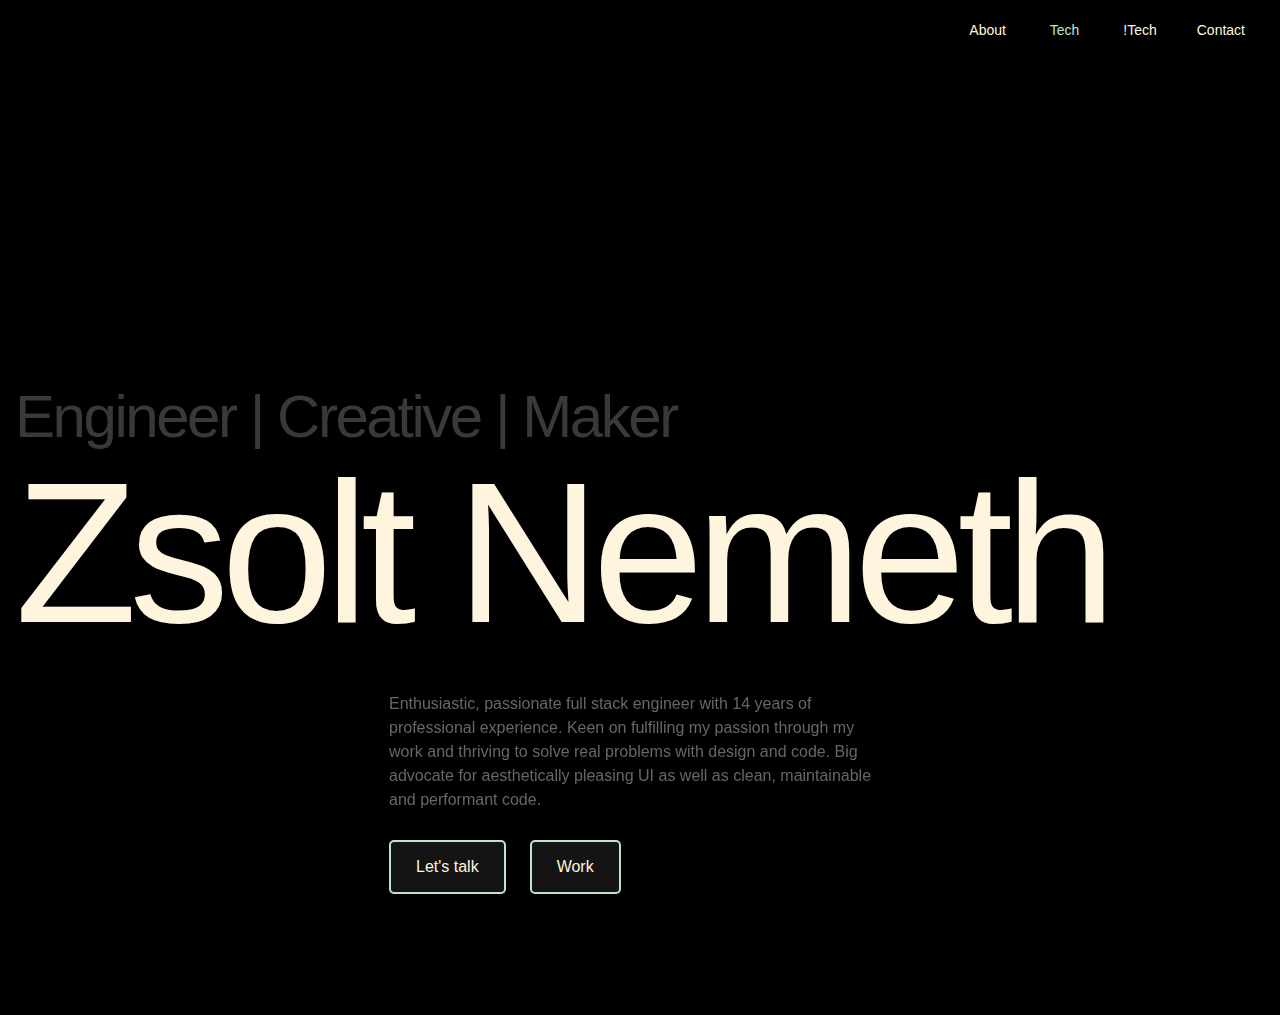
==== index.html @ 3d4a2642 "navbar" ====
<!DOCTYPE html>
<html data-wf-page="67265bb2a36089913574e758">

<head>
    <meta charset="utf-8" />
    <title>Zsolt&#x27;s Black Personal Site</title>
    <meta content="width=device-width, initial-scale=1" name="viewport" />
    <meta content="Zsolt Nemeth personal website" name="generator" />
    <link href="theme.css" rel="stylesheet" type="text/css" />
    <link href="https://fonts.googleapis.com" rel="preconnect" />
    <link href="https://fonts.gstatic.com" rel="preconnect" crossorigin="anonymous" />
    <script src="https://ajax.googleapis.com/ajax/libs/webfont/1.6.26/webfont.js" type="text/javascript"></script>
    <script
        type="text/javascript">WebFont.load({ google: { families: ["Inconsolata:400,700", "Inter Tight:300,regular,500,600"] } });</script>
    <script
        type="text/javascript">!function (o, c) { var n = c.documentElement, t = " w-mod-"; n.className += t + "js", ("ontouchstart" in o || o.DocumentTouch && c instanceof DocumentTouch) && (n.className += t + "touch") }(window, document);</script>
    <link href="https://cdn.prod.website-files.com/img/favicon.ico" rel="shortcut icon" type="image/x-icon" />
    <link href="https://cdn.prod.website-files.com/img/webclip.png" rel="apple-touch-icon" />
    <script type="text/javascript">
        if (document.querySelector('.w-webflow-badge'))
            document.querySelector('.w-webflow-badge').remove();
    </script>


</head>

<body>
    <div data-animation="default" data-collapse="medium" data-duration="400" data-easing="ease" data-easing2="ease"
        role="banner" class="navbar w-nav">
        <div class="container-2 w-container">
            <nav role="navigation" class="w-nav-menu"><a href="about.html"
                class="nav-link w-nav-link" style="max-width: 1410px;">About</a>
                <a href="tech.html" aria-current="page"
                    class="nav-link-2 w-nav-link w--current" style="max-width: 1410px;">Tech</a>
                    <a href="nottech.html"
                    class="nav-link-3 w-nav-link" style="max-width: 1410px;">!Tech</a><a href="mailto:mail@zsoltnemeth.hu?subject=Hey!" class="nav-link-3 w-nav-link" style="max-width: 1410px;">Contact</a></nav>
            <div class="w-nav-button" style="-webkit-user-select: text;" aria-label="menu" role="button" tabindex="0"
                aria-controls="w-nav-overlay-0" aria-haspopup="menu" aria-expanded="false">
                <div class="w-icon-nav-menu"></div>
            </div><a href="/" class="brand w-nav-brand"><img
                    src="https://cdn.prod.website-files.com/67265bb2a36089913574e740/672b4b4c0e4aa3471f6d81cc_logo_tr_4.png"
                    loading="lazy" alt="" class="image"></a>
        </div>
        <div class="w-nav-overlay" data-wf-ignore="" id="w-nav-overlay-0"></div>
    </div>
    <section class="section hero">
        <div class="w-layout-blockcontainer container w-container">
            <div class="hero-wrapper"><img class="hero-man-image"
                    src="https://cdn.prod.website-files.com/67265bb2a36089913574e740/67265e6fbfc24b3f5b773447_Luxe%20I%20Photo.jpg"
                    width="Auto" alt=""
                    style="opacity: 1; transform: translate3d(0px, 0px, 0px) scale3d(1, 1, 1) rotateX(0deg) rotateY(0deg) rotateZ(0deg) skew(0deg, 0deg); transform-style: preserve-3d;"
                    sizes="400px" data-w-id="2476bc1f-1e46-f720-8c53-e87a8bdcf6cc" loading="lazy"
                    srcset="https://cdn.prod.website-files.com/67265bb2a36089913574e740/67265e6fbfc24b3f5b773447_Luxe%20I%20Photo-p-500.jpg 500w, https://cdn.prod.website-files.com/67265bb2a36089913574e740/67265e6fbfc24b3f5b773447_Luxe%20I%20Photo-p-800.jpg 800w, https://cdn.prod.website-files.com/67265bb2a36089913574e740/67265e6fbfc24b3f5b773447_Luxe%20I%20Photo-p-1080.jpg 1080w, https://cdn.prod.website-files.com/67265bb2a36089913574e740/67265e6fbfc24b3f5b773447_Luxe%20I%20Photo-p-1600.jpg 1600w, https://cdn.prod.website-files.com/67265bb2a36089913574e740/67265e6fbfc24b3f5b773447_Luxe%20I%20Photo-p-2000.jpg 2000w, https://cdn.prod.website-files.com/67265bb2a36089913574e740/67265e6fbfc24b3f5b773447_Luxe%20I%20Photo-p-2600.jpg 2600w, https://cdn.prod.website-files.com/67265bb2a36089913574e740/67265e6fbfc24b3f5b773447_Luxe%20I%20Photo-p-3200.jpg 3200w, https://cdn.prod.website-files.com/67265bb2a36089913574e740/67265e6fbfc24b3f5b773447_Luxe%20I%20Photo.jpg 3648w">
                <div class="hero-top-wrap">
                    <h2 data-w-id="3234777c-aea3-8ddb-518b-213c1f95046f"
                        style="opacity: 1; transform: translate3d(0px, 0px, 0px) scale3d(1, 1, 1) rotateX(0deg) rotateY(0deg) rotateZ(0deg) skew(0deg, 0deg); transform-style: preserve-3d;"
                        class="herotoptext">Engineer | Creative | Maker </h2>
                </div>
                <h1 data-w-id="e9b6bb53-6aab-211b-c27c-db7404d8ce86"
                    style="opacity: 1; transform: translate3d(0px, 0px, 0px) scale3d(1, 1, 1) rotateX(0deg) rotateY(0deg) rotateZ(0deg) skew(0deg, 0deg); transform-style: preserve-3d;"
                    class="hero-title">Zsolt Nemeth</h1>
                <div class="hero-button-wrap">
                    <div class="hero-details-wrap">
                        <p data-w-id="c1a01bd3-4ab5-67c9-b210-8a65dc871a59"
                            style="opacity: 1; transform: translate3d(0px, 0px, 0px) scale3d(1, 1, 1) rotateX(0deg) rotateY(0deg) rotateZ(0deg) skew(0deg, 0deg); transform-style: preserve-3d;"
                            class="hero-details">Enthusiastic, passionate full stack engineer with 14 years of
                            professional experience. Keen on fulfilling my passion through my work and thriving to solve
                            real problems with design and code. Big advocate for aesthetically pleasing UI as well as
                            clean, maintainable and performant code.</p>
                        <div><a data-w-id="e0b08b07-792c-20c8-19da-b9844d41685b"
                                style="opacity: 1; transform: translate3d(0px, 0px, 0px) scale3d(1, 1, 1) rotateX(0deg) rotateY(0deg) rotateZ(0deg) skew(0deg, 0deg); transform-style: preserve-3d;"
                                href="mailto:mail@zsoltnemeth.hu?subject=Hey!" class="button outline w-button">Let's
                                talk</a><a data-w-id="c0a36dcb-9113-df20-6012-7f4c72b6349a"
                                style="opacity: 1; transform: translate3d(0px, 0px, 0px) scale3d(1, 1, 1) rotateX(0deg) rotateY(0deg) rotateZ(0deg) skew(0deg, 0deg); transform-style: preserve-3d;"
                                href="#" class="button outline w-button">Work</a></div>
                    </div>
                </div>
            </div>
        </div>
    </section>
    <script src="https://d3e54v103j8qbb.cloudfront.net/js/jquery-3.5.1.min.dc5e7f18c8.js?site=67265bb2a36089913574e740"
        type="text/javascript" integrity="sha256-9/aliU8dGd2tb6OSsuzixeV4y/faTqgFtohetphbbj0="
        crossorigin="anonymous"></script>
    <script src="https://cdn.prod.website-files.com/67265bb2a36089913574e740/js/webflow.827b41f53.js"
        type="text/javascript"></script>
</body>

<style>
    .w-webflow-badge {
        display: None !important;
        visibility: hidden !important;
    }
</style>

</html>
---- theme.css ----
html {
  -webkit-text-size-adjust: 100%;
  -ms-text-size-adjust: 100%;
  font-family: sans-serif;
}

body {
  margin: 0;
}

article, aside, details, figcaption, figure, footer, header, hgroup, main, menu, nav, section, summary {
  display: block;
}

audio, canvas, progress, video {
  vertical-align: baseline;
  display: inline-block;
}

audio:not([controls]) {
  height: 0;
  display: none;
}

[hidden], template {
  display: none;
}

a {
  background-color: #0000;
}

a:active, a:hover {
  outline: 0;
}

abbr[title] {
  border-bottom: 1px dotted;
}

b, strong {
  font-weight: bold;
}

dfn {
  font-style: italic;
}

h1 {
  margin: .67em 0;
  font-size: 2em;
}

mark {
  color: #000;
  background: #ff0;
}

small {
  font-size: 80%;
}

sub, sup {
  vertical-align: baseline;
  font-size: 75%;
  line-height: 0;
  position: relative;
}

sup {
  top: -.5em;
}

sub {
  bottom: -.25em;
}

img {
  border: 0;
}

svg:not(:root) {
  overflow: hidden;
}

hr {
  box-sizing: content-box;
  height: 0;
}

pre {
  overflow: auto;
}

code, kbd, pre, samp {
  font-family: monospace;
  font-size: 1em;
}

button, input, optgroup, select, textarea {
  color: inherit;
  font: inherit;
  margin: 0;
}

button {
  overflow: visible;
}

button, select {
  text-transform: none;
}

button, html input[type="button"], input[type="reset"] {
  -webkit-appearance: button;
  cursor: pointer;
}

button[disabled], html input[disabled] {
  cursor: default;
}

button::-moz-focus-inner, input::-moz-focus-inner {
  border: 0;
  padding: 0;
}

input {
  line-height: normal;
}

input[type="checkbox"], input[type="radio"] {
  box-sizing: border-box;
  padding: 0;
}

input[type="number"]::-webkit-inner-spin-button, input[type="number"]::-webkit-outer-spin-button {
  height: auto;
}

input[type="search"] {
  -webkit-appearance: none;
}

input[type="search"]::-webkit-search-cancel-button, input[type="search"]::-webkit-search-decoration {
  -webkit-appearance: none;
}

legend {
  border: 0;
  padding: 0;
}

textarea {
  overflow: auto;
}

optgroup {
  font-weight: bold;
}

table {
  border-collapse: collapse;
  border-spacing: 0;
}

td, th {
  padding: 0;
}

@font-face {
  font-family: webflow-icons;
  src: url("[data-uri]") format("truetype");
  font-weight: normal;
  font-style: normal;
}

[class^="w-icon-"], [class*=" w-icon-"] {
  speak: none;
  font-variant: normal;
  text-transform: none;
  -webkit-font-smoothing: antialiased;
  -moz-osx-font-smoothing: grayscale;
  font-style: normal;
  font-weight: normal;
  line-height: 1;
  font-family: webflow-icons !important;
}

.w-icon-slider-right:before {
  content: "";
}

.w-icon-slider-left:before {
  content: "";
}

.w-icon-nav-menu:before {
  content: "";
}

.w-icon-arrow-down:before, .w-icon-dropdown-toggle:before {
  content: "";
}

.w-icon-file-upload-remove:before {
  content: "";
}

.w-icon-file-upload-icon:before {
  content: "";
}

* {
  box-sizing: border-box;
}

html {
  height: 100%;
}

body {
  color: #333;
  background-color: #fff;
  min-height: 100%;
  margin: 0;
  font-family: Arial, sans-serif;
  font-size: 14px;
  line-height: 20px;
}

img {
  vertical-align: middle;
  max-width: 100%;
  display: inline-block;
}

html.w-mod-touch * {
  background-attachment: scroll !important;
}

.w-block {
  display: block;
}

.w-inline-block {
  max-width: 100%;
  display: inline-block;
}

.w-clearfix:before, .w-clearfix:after {
  content: " ";
  grid-area: 1 / 1 / 2 / 2;
  display: table;
}

.w-clearfix:after {
  clear: both;
}

.w-hidden {
  display: none;
}

.w-button {
  color: #fff;
  line-height: inherit;
  cursor: pointer;
  background-color: #3898ec;
  border: 0;
  border-radius: 0;
  padding: 9px 15px;
  text-decoration: none;
  display: inline-block;
}

input.w-button {
  -webkit-appearance: button;
}

html[data-w-dynpage] [data-w-cloak] {
  color: #0000 !important;
}

.w-code-block {
  margin: unset;
}

pre.w-code-block code {
  all: inherit;
}

.w-optimization {
  display: contents;
}

.w-webflow-badge, .w-webflow-badge * {
  z-index: auto;
  visibility: visible;
  box-sizing: border-box;
  float: none;
  clear: none;
  box-shadow: none;
  opacity: 1;
  direction: ltr;
  font-family: inherit;
  font-weight: inherit;
  color: inherit;
  font-size: inherit;
  line-height: inherit;
  font-style: inherit;
  font-variant: inherit;
  text-align: inherit;
  letter-spacing: inherit;
  -webkit-text-decoration: inherit;
  text-decoration: inherit;
  text-indent: 0;
  text-transform: inherit;
  text-shadow: none;
  font-smoothing: auto;
  vertical-align: baseline;
  cursor: inherit;
  white-space: inherit;
  word-break: normal;
  word-spacing: normal;
  word-wrap: normal;
  background: none;
  border: 0 #0000;
  border-radius: 0;
  width: auto;
  min-width: 0;
  max-width: none;
  height: auto;
  min-height: 0;
  max-height: none;
  margin: 0;
  padding: 0;
  list-style-type: disc;
  transition: none;
  display: block;
  position: static;
  inset: auto;
  overflow: visible;
  transform: none;
}

.w-webflow-badge {
  white-space: nowrap;
  cursor: pointer;
  box-shadow: 0 0 0 1px #0000001a, 0 1px 3px #0000001a;
  visibility: visible !important;
  z-index: 2147483647 !important;
  color: #aaadb0 !important;
  opacity: 1 !important;
  background-color: #fff !important;
  border-radius: 3px !important;
  width: auto !important;
  height: auto !important;
  margin: 0 !important;
  padding: 6px !important;
  font-size: 12px !important;
  line-height: 14px !important;
  text-decoration: none !important;
  display: inline-block !important;
  position: fixed !important;
  inset: auto 12px 12px auto !important;
  overflow: visible !important;
  transform: none !important;
}

.w-webflow-badge > img {
  visibility: visible !important;
  opacity: 1 !important;
  vertical-align: middle !important;
  display: inline-block !important;
}

h1, h2, h3, h4, h5, h6 {
  margin-bottom: 10px;
  font-weight: bold;
}

h1 {
  margin-top: 20px;
  font-size: 38px;
  line-height: 44px;
}

h2 {
  margin-top: 20px;
  font-size: 32px;
  line-height: 36px;
}

h3 {
  margin-top: 20px;
  font-size: 24px;
  line-height: 30px;
}

h4 {
  margin-top: 10px;
  font-size: 18px;
  line-height: 24px;
}

h5 {
  margin-top: 10px;
  font-size: 14px;
  line-height: 20px;
}

h6 {
  margin-top: 10px;
  font-size: 12px;
  line-height: 18px;
}

p {
  margin-top: 0;
  margin-bottom: 10px;
}

blockquote {
  border-left: 5px solid #e2e2e2;
  margin: 0 0 10px;
  padding: 10px 20px;
  font-size: 18px;
  line-height: 22px;
}

figure {
  margin: 0 0 10px;
}

figcaption {
  text-align: center;
  margin-top: 5px;
}

ul, ol {
  margin-top: 0;
  margin-bottom: 10px;
  padding-left: 40px;
}

.w-list-unstyled {
  padding-left: 0;
  list-style: none;
}

.w-embed:before, .w-embed:after {
  content: " ";
  grid-area: 1 / 1 / 2 / 2;
  display: table;
}

.w-embed:after {
  clear: both;
}

.w-video {
  width: 100%;
  padding: 0;
  position: relative;
}

.w-video iframe, .w-video object, .w-video embed {
  border: none;
  width: 100%;
  height: 100%;
  position: absolute;
  top: 0;
  left: 0;
}

fieldset {
  border: 0;
  margin: 0;
  padding: 0;
}

button, [type="button"], [type="reset"] {
  cursor: pointer;
  -webkit-appearance: button;
  border: 0;
}

.w-form {
  margin: 0 0 15px;
}

.w-form-done {
  text-align: center;
  background-color: #ddd;
  padding: 20px;
  display: none;
}

.w-form-fail {
  background-color: #ffdede;
  margin-top: 10px;
  padding: 10px;
  display: none;
}

label {
  margin-bottom: 5px;
  font-weight: bold;
  display: block;
}

.w-input, .w-select {
  color: #333;
  vertical-align: middle;
  background-color: #fff;
  border: 1px solid #ccc;
  width: 100%;
  height: 38px;
  margin-bottom: 10px;
  padding: 8px 12px;
  font-size: 14px;
  line-height: 1.42857;
  display: block;
}

.w-input::placeholder, .w-select::placeholder {
  color: #999;
}

.w-input:focus, .w-select:focus {
  border-color: #3898ec;
  outline: 0;
}

.w-input[disabled], .w-select[disabled], .w-input[readonly], .w-select[readonly], fieldset[disabled] .w-input, fieldset[disabled] .w-select {
  cursor: not-allowed;
}

.w-input[disabled]:not(.w-input-disabled), .w-select[disabled]:not(.w-input-disabled), .w-input[readonly], .w-select[readonly], fieldset[disabled]:not(.w-input-disabled) .w-input, fieldset[disabled]:not(.w-input-disabled) .w-select {
  background-color: #eee;
}

textarea.w-input, textarea.w-select {
  height: auto;
}

.w-select {
  background-color: #f3f3f3;
}

.w-select[multiple] {
  height: auto;
}

.w-form-label {
  cursor: pointer;
  margin-bottom: 0;
  font-weight: normal;
  display: inline-block;
}

.w-radio {
  margin-bottom: 5px;
  padding-left: 20px;
  display: block;
}

.w-radio:before, .w-radio:after {
  content: " ";
  grid-area: 1 / 1 / 2 / 2;
  display: table;
}

.w-radio:after {
  clear: both;
}

.w-radio-input {
  float: left;
  margin: 3px 0 0 -20px;
  line-height: normal;
}

.w-file-upload {
  margin-bottom: 10px;
  display: block;
}

.w-file-upload-input {
  opacity: 0;
  z-index: -100;
  width: .1px;
  height: .1px;
  position: absolute;
  overflow: hidden;
}

.w-file-upload-default, .w-file-upload-uploading, .w-file-upload-success {
  color: #333;
  display: inline-block;
}

.w-file-upload-error {
  margin-top: 10px;
  display: block;
}

.w-file-upload-default.w-hidden, .w-file-upload-uploading.w-hidden, .w-file-upload-error.w-hidden, .w-file-upload-success.w-hidden {
  display: none;
}

.w-file-upload-uploading-btn {
  cursor: pointer;
  background-color: #fafafa;
  border: 1px solid #ccc;
  margin: 0;
  padding: 8px 12px;
  font-size: 14px;
  font-weight: normal;
  display: flex;
}

.w-file-upload-file {
  background-color: #fafafa;
  border: 1px solid #ccc;
  flex-grow: 1;
  justify-content: space-between;
  margin: 0;
  padding: 8px 9px 8px 11px;
  display: flex;
}

.w-file-upload-file-name {
  font-size: 14px;
  font-weight: normal;
  display: block;
}

.w-file-remove-link {
  cursor: pointer;
  width: auto;
  height: auto;
  margin-top: 3px;
  margin-left: 10px;
  padding: 3px;
  display: block;
}

.w-icon-file-upload-remove {
  margin: auto;
  font-size: 10px;
}

.w-file-upload-error-msg {
  color: #ea384c;
  padding: 2px 0;
  display: inline-block;
}

.w-file-upload-info {
  padding: 0 12px;
  line-height: 38px;
  display: inline-block;
}

.w-file-upload-label {
  cursor: pointer;
  background-color: #fafafa;
  border: 1px solid #ccc;
  margin: 0;
  padding: 8px 12px;
  font-size: 14px;
  font-weight: normal;
  display: inline-block;
}

.w-icon-file-upload-icon, .w-icon-file-upload-uploading {
  width: 20px;
  margin-right: 8px;
  display: inline-block;
}

.w-icon-file-upload-uploading {
  height: 20px;
}

.w-container {
  max-width: 940px;
  margin-left: auto;
  margin-right: auto;
}

.w-container:before, .w-container:after {
  content: " ";
  grid-area: 1 / 1 / 2 / 2;
  display: table;
}

.w-container:after {
  clear: both;
}

.w-container .w-row {
  margin-left: -10px;
  margin-right: -10px;
}

.w-row:before, .w-row:after {
  content: " ";
  grid-area: 1 / 1 / 2 / 2;
  display: table;
}

.w-row:after {
  clear: both;
}

.w-row .w-row {
  margin-left: 0;
  margin-right: 0;
}

.w-col {
  float: left;
  width: 100%;
  min-height: 1px;
  padding-left: 10px;
  padding-right: 10px;
  position: relative;
}

.w-col .w-col {
  padding-left: 0;
  padding-right: 0;
}

.w-col-1 {
  width: 8.33333%;
}

.w-col-2 {
  width: 16.6667%;
}

.w-col-3 {
  width: 25%;
}

.w-col-4 {
  width: 33.3333%;
}

.w-col-5 {
  width: 41.6667%;
}

.w-col-6 {
  width: 50%;
}

.w-col-7 {
  width: 58.3333%;
}

.w-col-8 {
  width: 66.6667%;
}

.w-col-9 {
  width: 75%;
}

.w-col-10 {
  width: 83.3333%;
}

.w-col-11 {
  width: 91.6667%;
}

.w-col-12 {
  width: 100%;
}

.w-hidden-main {
  display: none !important;
}

@media screen and (max-width: 991px) {
  .w-container {
    max-width: 728px;
  }

  .w-hidden-main {
    display: inherit !important;
  }

  .w-hidden-medium {
    display: none !important;
  }

  .w-col-medium-1 {
    width: 8.33333%;
  }

  .w-col-medium-2 {
    width: 16.6667%;
  }

  .w-col-medium-3 {
    width: 25%;
  }

  .w-col-medium-4 {
    width: 33.3333%;
  }

  .w-col-medium-5 {
    width: 41.6667%;
  }

  .w-col-medium-6 {
    width: 50%;
  }

  .w-col-medium-7 {
    width: 58.3333%;
  }

  .w-col-medium-8 {
    width: 66.6667%;
  }

  .w-col-medium-9 {
    width: 75%;
  }

  .w-col-medium-10 {
    width: 83.3333%;
  }

  .w-col-medium-11 {
    width: 91.6667%;
  }

  .w-col-medium-12 {
    width: 100%;
  }

  .w-col-stack {
    width: 100%;
    left: auto;
    right: auto;
  }
}

@media screen and (max-width: 767px) {
  .w-hidden-main, .w-hidden-medium {
    display: inherit !important;
  }

  .w-hidden-small {
    display: none !important;
  }

  .w-row, .w-container .w-row {
    margin-left: 0;
    margin-right: 0;
  }

  .w-col {
    width: 100%;
    left: auto;
    right: auto;
  }

  .w-col-small-1 {
    width: 8.33333%;
  }

  .w-col-small-2 {
    width: 16.6667%;
  }

  .w-col-small-3 {
    width: 25%;
  }

  .w-col-small-4 {
    width: 33.3333%;
  }

  .w-col-small-5 {
    width: 41.6667%;
  }

  .w-col-small-6 {
    width: 50%;
  }

  .w-col-small-7 {
    width: 58.3333%;
  }

  .w-col-small-8 {
    width: 66.6667%;
  }

  .w-col-small-9 {
    width: 75%;
  }

  .w-col-small-10 {
    width: 83.3333%;
  }

  .w-col-small-11 {
    width: 91.6667%;
  }

  .w-col-small-12 {
    width: 100%;
  }
}

@media screen and (max-width: 479px) {
  .w-container {
    max-width: none;
  }

  .w-hidden-main, .w-hidden-medium, .w-hidden-small {
    display: inherit !important;
  }

  .w-hidden-tiny {
    display: none !important;
  }

  .w-col {
    width: 100%;
  }

  .w-col-tiny-1 {
    width: 8.33333%;
  }

  .w-col-tiny-2 {
    width: 16.6667%;
  }

  .w-col-tiny-3 {
    width: 25%;
  }

  .w-col-tiny-4 {
    width: 33.3333%;
  }

  .w-col-tiny-5 {
    width: 41.6667%;
  }

  .w-col-tiny-6 {
    width: 50%;
  }

  .w-col-tiny-7 {
    width: 58.3333%;
  }

  .w-col-tiny-8 {
    width: 66.6667%;
  }

  .w-col-tiny-9 {
    width: 75%;
  }

  .w-col-tiny-10 {
    width: 83.3333%;
  }

  .w-col-tiny-11 {
    width: 91.6667%;
  }

  .w-col-tiny-12 {
    width: 100%;
  }
}

.w-widget {
  position: relative;
}

.w-widget-map {
  width: 100%;
  height: 400px;
}

.w-widget-map label {
  width: auto;
  display: inline;
}

.w-widget-map img {
  max-width: inherit;
}

.w-widget-map .gm-style-iw {
  text-align: center;
}

.w-widget-map .gm-style-iw > button {
  display: none !important;
}

.w-widget-twitter {
  overflow: hidden;
}

.w-widget-twitter-count-shim {
  vertical-align: top;
  text-align: center;
  background: #fff;
  border: 1px solid #758696;
  border-radius: 3px;
  width: 28px;
  height: 20px;
  display: inline-block;
  position: relative;
}

.w-widget-twitter-count-shim * {
  pointer-events: none;
  -webkit-user-select: none;
  user-select: none;
}

.w-widget-twitter-count-shim .w-widget-twitter-count-inner {
  text-align: center;
  color: #999;
  font-family: serif;
  font-size: 15px;
  line-height: 12px;
  position: relative;
}

.w-widget-twitter-count-shim .w-widget-twitter-count-clear {
  display: block;
  position: relative;
}

.w-widget-twitter-count-shim.w--large {
  width: 36px;
  height: 28px;
}

.w-widget-twitter-count-shim.w--large .w-widget-twitter-count-inner {
  font-size: 18px;
  line-height: 18px;
}

.w-widget-twitter-count-shim:not(.w--vertical) {
  margin-left: 5px;
  margin-right: 8px;
}

.w-widget-twitter-count-shim:not(.w--vertical).w--large {
  margin-left: 6px;
}

.w-widget-twitter-count-shim:not(.w--vertical):before, .w-widget-twitter-count-shim:not(.w--vertical):after {
  content: " ";
  pointer-events: none;
  border: solid #0000;
  width: 0;
  height: 0;
  position: absolute;
  top: 50%;
  left: 0;
}

.w-widget-twitter-count-shim:not(.w--vertical):before {
  border-width: 4px;
  border-color: #75869600 #5d6c7b #75869600 #75869600;
  margin-top: -4px;
  margin-left: -9px;
}

.w-widget-twitter-count-shim:not(.w--vertical).w--large:before {
  border-width: 5px;
  margin-top: -5px;
  margin-left: -10px;
}

.w-widget-twitter-count-shim:not(.w--vertical):after {
  border-width: 4px;
  border-color: #fff0 #fff #fff0 #fff0;
  margin-top: -4px;
  margin-left: -8px;
}

.w-widget-twitter-count-shim:not(.w--vertical).w--large:after {
  border-width: 5px;
  margin-top: -5px;
  margin-left: -9px;
}

.w-widget-twitter-count-shim.w--vertical {
  width: 61px;
  height: 33px;
  margin-bottom: 8px;
}

.w-widget-twitter-count-shim.w--vertical:before, .w-widget-twitter-count-shim.w--vertical:after {
  content: " ";
  pointer-events: none;
  border: solid #0000;
  width: 0;
  height: 0;
  position: absolute;
  top: 100%;
  left: 50%;
}

.w-widget-twitter-count-shim.w--vertical:before {
  border-width: 5px;
  border-color: #5d6c7b #75869600 #75869600;
  margin-left: -5px;
}

.w-widget-twitter-count-shim.w--vertical:after {
  border-width: 4px;
  border-color: #fff #fff0 #fff0;
  margin-left: -4px;
}

.w-widget-twitter-count-shim.w--vertical .w-widget-twitter-count-inner {
  font-size: 18px;
  line-height: 22px;
}

.w-widget-twitter-count-shim.w--vertical.w--large {
  width: 76px;
}

.w-background-video {
  color: #fff;
  height: 500px;
  position: relative;
  overflow: hidden;
}

.w-background-video > video {
  object-fit: cover;
  z-index: -100;
  background-position: 50%;
  background-size: cover;
  width: 100%;
  height: 100%;
  margin: auto;
  position: absolute;
  inset: -100%;
}

.w-background-video > video::-webkit-media-controls-start-playback-button {
  -webkit-appearance: none;
  display: none !important;
}

.w-background-video--control {
  background-color: #0000;
  padding: 0;
  position: absolute;
  bottom: 1em;
  right: 1em;
}

.w-background-video--control > [hidden] {
  display: none !important;
}

.w-slider {
  text-align: center;
  clear: both;
  -webkit-tap-highlight-color: #0000;
  tap-highlight-color: #0000;
  background: #ddd;
  height: 300px;
  position: relative;
}

.w-slider-mask {
  z-index: 1;
  white-space: nowrap;
  height: 100%;
  display: block;
  position: relative;
  left: 0;
  right: 0;
  overflow: hidden;
}

.w-slide {
  vertical-align: top;
  white-space: normal;
  text-align: left;
  width: 100%;
  height: 100%;
  display: inline-block;
  position: relative;
}

.w-slider-nav {
  z-index: 2;
  text-align: center;
  -webkit-tap-highlight-color: #0000;
  tap-highlight-color: #0000;
  height: 40px;
  margin: auto;
  padding-top: 10px;
  position: absolute;
  inset: auto 0 0;
}

.w-slider-nav.w-round > div {
  border-radius: 100%;
}

.w-slider-nav.w-num > div {
  font-size: inherit;
  line-height: inherit;
  width: auto;
  height: auto;
  padding: .2em .5em;
}

.w-slider-nav.w-shadow > div {
  box-shadow: 0 0 3px #3336;
}

.w-slider-nav-invert {
  color: #fff;
}

.w-slider-nav-invert > div {
  background-color: #2226;
}

.w-slider-nav-invert > div.w-active {
  background-color: #222;
}

.w-slider-dot {
  cursor: pointer;
  background-color: #fff6;
  width: 1em;
  height: 1em;
  margin: 0 3px .5em;
  transition: background-color .1s, color .1s;
  display: inline-block;
  position: relative;
}

.w-slider-dot.w-active {
  background-color: #fff;
}

.w-slider-dot:focus {
  outline: none;
  box-shadow: 0 0 0 2px #fff;
}

.w-slider-dot:focus.w-active {
  box-shadow: none;
}

.w-slider-arrow-left, .w-slider-arrow-right {
  cursor: pointer;
  color: #fff;
  -webkit-tap-highlight-color: #0000;
  tap-highlight-color: #0000;
  -webkit-user-select: none;
  user-select: none;
  width: 80px;
  margin: auto;
  font-size: 40px;
  position: absolute;
  inset: 0;
  overflow: hidden;
}

.w-slider-arrow-left [class^="w-icon-"], .w-slider-arrow-right [class^="w-icon-"], .w-slider-arrow-left [class*=" w-icon-"], .w-slider-arrow-right [class*=" w-icon-"] {
  position: absolute;
}

.w-slider-arrow-left:focus, .w-slider-arrow-right:focus {
  outline: 0;
}

.w-slider-arrow-left {
  z-index: 3;
  right: auto;
}

.w-slider-arrow-right {
  z-index: 4;
  left: auto;
}

.w-icon-slider-left, .w-icon-slider-right {
  width: 1em;
  height: 1em;
  margin: auto;
  inset: 0;
}

.w-slider-aria-label {
  clip: rect(0 0 0 0);
  border: 0;
  width: 1px;
  height: 1px;
  margin: -1px;
  padding: 0;
  position: absolute;
  overflow: hidden;
}

.w-slider-force-show {
  display: block !important;
}

.w-dropdown {
  text-align: left;
  z-index: 900;
  margin-left: auto;
  margin-right: auto;
  display: inline-block;
  position: relative;
}

.w-dropdown-btn, .w-dropdown-toggle, .w-dropdown-link {
  vertical-align: top;
  color: #222;
  text-align: left;
  white-space: nowrap;
  margin-left: auto;
  margin-right: auto;
  padding: 20px;
  text-decoration: none;
  position: relative;
}

.w-dropdown-toggle {
  -webkit-user-select: none;
  user-select: none;
  cursor: pointer;
  padding-right: 40px;
  display: inline-block;
}

.w-dropdown-toggle:focus {
  outline: 0;
}

.w-icon-dropdown-toggle {
  width: 1em;
  height: 1em;
  margin: auto 20px auto auto;
  position: absolute;
  top: 0;
  bottom: 0;
  right: 0;
}

.w-dropdown-list {
  background: #ddd;
  min-width: 100%;
  display: none;
  position: absolute;
}

.w-dropdown-list.w--open {
  display: block;
}

.w-dropdown-link {
  color: #222;
  padding: 10px 20px;
  display: block;
}

.w-dropdown-link.w--current {
  color: var(--primary-color);
}

.w-dropdown-link:focus {
  outline: 0;
}

@media screen and (max-width: 767px) {
  .w-nav-brand {
    padding-left: 10px;
  }
}

.w-lightbox-backdrop {
  cursor: auto;
  letter-spacing: normal;
  text-indent: 0;
  text-shadow: none;
  text-transform: none;
  visibility: visible;
  white-space: normal;
  word-break: normal;
  word-spacing: normal;
  word-wrap: normal;
  color: #fff;
  text-align: center;
  z-index: 2000;
  opacity: 0;
  -webkit-user-select: none;
  -moz-user-select: none;
  -webkit-tap-highlight-color: transparent;
  background: #000000e6;
  outline: 0;
  font-family: Helvetica Neue, Helvetica, Ubuntu, Segoe UI, Verdana, sans-serif;
  font-size: 17px;
  font-style: normal;
  font-weight: 300;
  line-height: 1.2;
  list-style: disc;
  position: fixed;
  inset: 0;
  -webkit-transform: translate(0);
}

.w-lightbox-backdrop, .w-lightbox-container {
  -webkit-overflow-scrolling: touch;
  height: 100%;
  overflow: auto;
}

.w-lightbox-content {
  height: 100vh;
  position: relative;
  overflow: hidden;
}

.w-lightbox-view {
  opacity: 0;
  width: 100vw;
  height: 100vh;
  position: absolute;
}

.w-lightbox-view:before {
  content: "";
  height: 100vh;
}

.w-lightbox-group, .w-lightbox-group .w-lightbox-view, .w-lightbox-group .w-lightbox-view:before {
  height: 86vh;
}

.w-lightbox-frame, .w-lightbox-view:before {
  vertical-align: middle;
  display: inline-block;
}

.w-lightbox-figure {
  margin: 0;
  position: relative;
}

.w-lightbox-group .w-lightbox-figure {
  cursor: pointer;
}

.w-lightbox-img {
  width: auto;
  max-width: none;
  height: auto;
}

.w-lightbox-image {
  float: none;
  max-width: 100vw;
  max-height: 100vh;
  display: block;
}

.w-lightbox-group .w-lightbox-image {
  max-height: 86vh;
}

.w-lightbox-caption {
  text-align: left;
  text-overflow: ellipsis;
  white-space: nowrap;
  background: #0006;
  padding: .5em 1em;
  position: absolute;
  bottom: 0;
  left: 0;
  right: 0;
  overflow: hidden;
}

.w-lightbox-embed {
  width: 100%;
  height: 100%;
  position: absolute;
  inset: 0;
}

.w-lightbox-control {
  cursor: pointer;
  background-position: center;
  background-repeat: no-repeat;
  background-size: 24px;
  width: 4em;
  transition: all .3s;
  position: absolute;
  top: 0;
}

.w-lightbox-left {
  background-image: url("[data-uri]");
  display: none;
  bottom: 0;
  left: 0;
}

.w-lightbox-right {
  background-image: url("[data-uri]");
  display: none;
  bottom: 0;
  right: 0;
}

.w-lightbox-close {
  background-image: url("[data-uri]");
  background-size: 18px;
  height: 2.6em;
  right: 0;
}

.w-lightbox-strip {
  white-space: nowrap;
  padding: 0 1vh;
  line-height: 0;
  position: absolute;
  bottom: 0;
  left: 0;
  right: 0;
  overflow: auto hidden;
}

.w-lightbox-item {
  box-sizing: content-box;
  cursor: pointer;
  width: 10vh;
  padding: 2vh 1vh;
  display: inline-block;
  -webkit-transform: translate3d(0, 0, 0);
}

.w-lightbox-active {
  opacity: .3;
}

.w-lightbox-thumbnail {
  background: #222;
  height: 10vh;
  position: relative;
  overflow: hidden;
}

.w-lightbox-thumbnail-image {
  position: absolute;
  top: 0;
  left: 0;
}

.w-lightbox-thumbnail .w-lightbox-tall {
  width: 100%;
  top: 50%;
  transform: translate(0, -50%);
}

.w-lightbox-thumbnail .w-lightbox-wide {
  height: 100%;
  left: 50%;
  transform: translate(-50%);
}

.w-lightbox-spinner {
  box-sizing: border-box;
  border: 5px solid #0006;
  border-radius: 50%;
  width: 40px;
  height: 40px;
  margin-top: -20px;
  margin-left: -20px;
  animation: .8s linear infinite spin;
  position: absolute;
  top: 50%;
  left: 50%;
}

.w-lightbox-spinner:after {
  content: "";
  border: 3px solid #0000;
  border-bottom-color: #fff;
  border-radius: 50%;
  position: absolute;
  inset: -4px;
}

.w-lightbox-hide {
  display: none;
}

.w-lightbox-noscroll {
  overflow: hidden;
}

@media (min-width: 768px) {
  .w-lightbox-content {
    height: 96vh;
    margin-top: 2vh;
  }

  .w-lightbox-view, .w-lightbox-view:before {
    height: 96vh;
  }

  .w-lightbox-group, .w-lightbox-group .w-lightbox-view, .w-lightbox-group .w-lightbox-view:before {
    height: 84vh;
  }

  .w-lightbox-image {
    max-width: 96vw;
    max-height: 96vh;
  }

  .w-lightbox-group .w-lightbox-image {
    max-width: 82.3vw;
    max-height: 84vh;
  }

  .w-lightbox-left, .w-lightbox-right {
    opacity: .5;
    display: block;
  }

  .w-lightbox-close {
    opacity: .8;
  }

  .w-lightbox-control:hover {
    opacity: 1;
  }
}

.w-lightbox-inactive, .w-lightbox-inactive:hover {
  opacity: 0;
}

.w-richtext:before, .w-richtext:after {
  content: " ";
  grid-area: 1 / 1 / 2 / 2;
  display: table;
}

.w-richtext:after {
  clear: both;
}

.w-richtext[contenteditable="true"]:before, .w-richtext[contenteditable="true"]:after {
  white-space: initial;
}

.w-richtext ol, .w-richtext ul {
  overflow: hidden;
}

.w-richtext .w-richtext-figure-selected.w-richtext-figure-type-video div:after, .w-richtext .w-richtext-figure-selected[data-rt-type="video"] div:after, .w-richtext .w-richtext-figure-selected.w-richtext-figure-type-image div, .w-richtext .w-richtext-figure-selected[data-rt-type="image"] div {
  outline: 2px solid #2895f7;
}

.w-richtext figure.w-richtext-figure-type-video > div:after, .w-richtext figure[data-rt-type="video"] > div:after {
  content: "";
  display: none;
  position: absolute;
  inset: 0;
}

.w-richtext figure {
  max-width: 60%;
  position: relative;
}

.w-richtext figure > div:before {
  cursor: default !important;
}

.w-richtext figure img {
  width: 100%;
}

.w-richtext figure figcaption.w-richtext-figcaption-placeholder {
  opacity: .6;
}

.w-richtext figure div {
  color: #0000;
  font-size: 0;
}

.w-richtext figure.w-richtext-figure-type-image, .w-richtext figure[data-rt-type="image"] {
  display: table;
}

.w-richtext figure.w-richtext-figure-type-image > div, .w-richtext figure[data-rt-type="image"] > div {
  display: inline-block;
}

.w-richtext figure.w-richtext-figure-type-image > figcaption, .w-richtext figure[data-rt-type="image"] > figcaption {
  caption-side: bottom;
  display: table-caption;
}

.w-richtext figure.w-richtext-figure-type-video, .w-richtext figure[data-rt-type="video"] {
  width: 60%;
  height: 0;
}

.w-richtext figure.w-richtext-figure-type-video iframe, .w-richtext figure[data-rt-type="video"] iframe {
  width: 100%;
  height: 100%;
  position: absolute;
  top: 0;
  left: 0;
}

.w-richtext figure.w-richtext-figure-type-video > div, .w-richtext figure[data-rt-type="video"] > div {
  width: 100%;
}

.w-richtext figure.w-richtext-align-center {
  clear: both;
  margin-left: auto;
  margin-right: auto;
}

.w-richtext figure.w-richtext-align-center.w-richtext-figure-type-image > div, .w-richtext figure.w-richtext-align-center[data-rt-type="image"] > div {
  max-width: 100%;
}

.w-richtext figure.w-richtext-align-normal {
  clear: both;
}

.w-richtext figure.w-richtext-align-fullwidth {
  text-align: center;
  clear: both;
  width: 100%;
  max-width: 100%;
  margin-left: auto;
  margin-right: auto;
  display: block;
}

.w-richtext figure.w-richtext-align-fullwidth > div {
  padding-bottom: inherit;
  display: inline-block;
}

.w-richtext figure.w-richtext-align-fullwidth > figcaption {
  display: block;
}

.w-richtext figure.w-richtext-align-floatleft {
  float: left;
  clear: none;
  margin-right: 15px;
}

.w-richtext figure.w-richtext-align-floatright {
  float: right;
  clear: none;
  margin-left: 15px;
}

.w-nav {
  z-index: 1000;
  background: #ddd;
  position: relative;
}

.w-nav:before, .w-nav:after {
  content: " ";
  grid-area: 1 / 1 / 2 / 2;
  display: table;
}

.w-nav:after {
  clear: both;
}

.w-nav-brand {
  float: left;
  color: #333;
  text-decoration: none;
  position: relative;
}

.w-nav-link {
  vertical-align: top;
  color: #222;
  text-align: left;
  margin-left: auto;
  margin-right: auto;
  padding: 20px;
  text-decoration: none;
  display: inline-block;
  position: relative;
}

.w-nav-link.w--current {
  color: var(--primary-color);
}

.w-nav-menu {
  float: right;
  position: relative;
}

[data-nav-menu-open] {
  text-align: center;
  background: #c8c8c8;
  min-width: 200px;
  position: absolute;
  top: 100%;
  left: 0;
  right: 0;
  overflow: visible;
  display: block !important;
}

.w--nav-link-open {
  display: block;
  position: relative;
}

.w-nav-overlay {
  width: 100%;
  display: none;
  position: absolute;
  top: 100%;
  left: 0;
  right: 0;
  overflow: hidden;
}

.w-nav-overlay [data-nav-menu-open] {
  top: 0;
}

.w-nav[data-animation="over-left"] .w-nav-overlay {
  width: auto;
}

.w-nav[data-animation="over-left"] .w-nav-overlay, .w-nav[data-animation="over-left"] [data-nav-menu-open] {
  z-index: 1;
  top: 0;
  right: auto;
}

.w-nav[data-animation="over-right"] .w-nav-overlay {
  width: auto;
}

.w-nav[data-animation="over-right"] .w-nav-overlay, .w-nav[data-animation="over-right"] [data-nav-menu-open] {
  z-index: 1;
  top: 0;
  left: auto;
}

.w-nav-button {
  float: right;
  cursor: pointer;
  -webkit-tap-highlight-color: #0000;
  tap-highlight-color: #0000;
  -webkit-user-select: none;
  user-select: none;
  padding: 18px;
  font-size: 24px;
  display: none;
  position: relative;
}

.w-nav-button:focus {
  outline: 0;
}

.w-nav-button.w--open {
  color: #fff;
  background-color: #c8c8c8;
}

.w-nav[data-collapse="all"] .w-nav-menu {
  display: none;
}

.w-nav[data-collapse="all"] .w-nav-button, .w--nav-dropdown-open, .w--nav-dropdown-toggle-open {
  display: block;
}

.w--nav-dropdown-list-open {
  position: static;
}

@media screen and (max-width: 991px) {
  .w-nav[data-collapse="medium"] .w-nav-menu {
    display: none;
  }

  .w-nav[data-collapse="medium"] .w-nav-button {
    display: block;
  }
}

@media screen and (max-width: 767px) {
  .w-nav[data-collapse="small"] .w-nav-menu {
    display: none;
  }

  .w-nav[data-collapse="small"] .w-nav-button {
    display: block;
  }

  .w-nav-brand {
    padding-left: 10px;
  }
}

@media screen and (max-width: 479px) {
  .w-nav[data-collapse="tiny"] .w-nav-menu {
    display: none;
  }

  .w-nav[data-collapse="tiny"] .w-nav-button {
    display: block;
  }
}

.w-tabs {
  position: relative;
}

.w-tabs:before, .w-tabs:after {
  content: " ";
  grid-area: 1 / 1 / 2 / 2;
  display: table;
}

.w-tabs:after {
  clear: both;
}

.w-tab-menu {
  position: relative;
}

.w-tab-link {
  vertical-align: top;
  text-align: left;
  cursor: pointer;
  color: #222;
  background-color: #ddd;
  padding: 9px 30px;
  text-decoration: none;
  display: inline-block;
  position: relative;
}

.w-tab-link.w--current {
  background-color: #c8c8c8;
}

.w-tab-link:focus {
  outline: 0;
}

.w-tab-content {
  display: block;
  position: relative;
  overflow: hidden;
}

.w-tab-pane {
  display: none;
  position: relative;
}

.w--tab-active {
  display: block;
}

@media screen and (max-width: 479px) {
  .w-tab-link {
    display: block;
  }
}

.w-ix-emptyfix:after {
  content: "";
}

@keyframes spin {
  0% {
    transform: rotate(0);
  }

  100% {
    transform: rotate(360deg);
  }
}

.w-dyn-empty {
  background-color: #ddd;
  padding: 10px;
}

.w-dyn-hide, .w-dyn-bind-empty, .w-condition-invisible {
  display: none !important;
}

.wf-layout-layout {
  display: grid;
}

.w-code-component > * {
  width: 100%;
  height: 100%;
  position: absolute;
  top: 0;
  left: 0;
}

:root {
  --primary-color: #fff5df;
  --grayu-200: #666;
  --gray-100: #393937;
  --secondary-color: #bde4d2;
  --black-300: #141414;
  --gray-300: #bdbdbd;
}

.w-layout-blockcontainer {
  max-width: 940px;
  margin-left: auto;
  margin-right: auto;
  display: block;
}

.w-layout-layout {
  grid-row-gap: 20px;
  grid-column-gap: 20px;
  grid-auto-columns: 1fr;
  justify-content: center;
  padding: 20px;
}

.w-layout-cell {
  flex-direction: column;
  justify-content: flex-start;
  align-items: flex-start;
  display: flex;
}

@media screen and (max-width: 991px) {
  .w-layout-blockcontainer {
    max-width: 728px;
  }
}

@media screen and (max-width: 767px) {
  .w-layout-blockcontainer {
    max-width: none;
  }
}

body {
  color: var(--primary-color);
  background-color: #000;
  font-family: Arial, Helvetica Neue, Helvetica, sans-serif;
  font-size: 14px;
  line-height: 20px;
}

h1 {
  letter-spacing: -8px;
  margin-top: 0;
  margin-bottom: 10px;
  font-family: Inter Tight, sans-serif;
  font-size: 200px;
  font-weight: 500;
  line-height: 100%;
}

h2 {
  letter-spacing: -2.46px;
  margin-top: 0;
  margin-bottom: 0;
  font-family: Inter Tight, sans-serif;
  font-size: 82px;
  font-weight: 500;
  line-height: 120%;
}

h3 {
  letter-spacing: -1.08px;
  margin-top: 20px;
  margin-bottom: 10px;
  font-family: Inter Tight, sans-serif;
  font-size: 54px;
  font-weight: 500;
  line-height: 130%;
}

h4 {
  letter-spacing: -.88px;
  margin-top: 10px;
  margin-bottom: 10px;
  font-family: Inter Tight, sans-serif;
  font-size: 44px;
  font-weight: 500;
  line-height: 140%;
}

h5 {
  margin-top: 10px;
  margin-bottom: 10px;
  font-family: Inter Tight, sans-serif;
  font-size: 24px;
  font-weight: 500;
  line-height: 140%;
}

p {
  color: var(--grayu-200);
  margin-bottom: 10px;
  font-family: Inter Tight, sans-serif;
  font-size: 16px;
  line-height: 150%;
}

a {
  text-decoration: underline;
}

.body {
  color: #fff5df;
  background-color: #000;
  font-family: Inconsolata, monospace;
  font-size: 16px;
}

.section {
  padding-top: 150px;
  padding-bottom: 120px;
}

.section.hero {
  padding-top: 321px;
  position: relative;
  overflow: hidden;
}

.section.backgrounded {
  padding-top: 0;
}

.container {
  max-width: 1410px;
  padding-left: 15px;
  padding-right: 15px;
}

.hero-wrapper {
  position: relative;
}

.hero-top-wrap {
  flex-flow: wrap;
  justify-content: space-between;
  align-items: flex-end;
  display: flex;
  position: relative;
}

.heading {
  color: var(--primary-color);
}

.hero-man-image {
  z-index: -1;
  border-radius: 120px;
  max-width: 400px;
  position: absolute;
  inset: -250px 15px auto auto;
}

.hero-title {
  letter-spacing: -8px;
  margin-top: 0;
  font-family: Inter Tight, sans-serif;
  font-size: 200px;
  font-weight: 500;
  line-height: 100%;
}

.hero-button-wrap {
  border: 1px solid #000;
  justify-content: center;
  align-items: center;
  margin-top: 38px;
  display: flex;
}

.hero-details-wrap {
  max-width: 502px;
}

.hero-details {
  font-family: Inter Tight, sans-serif;
  font-weight: 300;
}

.herotoptext {
  color: var(--gray-100);
  margin-bottom: 0;
  font-family: Montserrat, sans-serif;
  font-size: 60px;
  font-weight: 400;
}

.button {
  border: 1px solid var(--secondary-color);
  background-color: var(--secondary-color);
  color: var(--black-300);
  border-radius: 2px;
  margin-top: 18px;
  font-family: Inter Tight, sans-serif;
  font-weight: 400;
}

.button:hover {
  background-color: var(--black-300);
  color: var(--primary-color);
}

.button.outline {
  border: 2px solid var(--secondary-color);
  background-color: var(--black-300);
  color: var(--primary-color);
  border-radius: 5px;
  margin-left: 0;
  margin-right: 24px;
  padding: 15px 25px;
  font-family: Inter Tight, sans-serif;
  font-size: 16px;
  font-weight: 400;
  transition: color .2s, background-color .2s;
}

.button.outline:hover {
  background-color: var(--secondary-color);
  color: var(--black-300);
}

.navbar {
  background-color: #000;
}

.container-2 {
  grid-column-gap: 0px;
  grid-row-gap: 0px;
  color: var(--primary-color);
  flex-flow: row;
  justify-content: space-between;
  align-items: center;
  max-width: 1410px;
  padding-left: 15px;
  padding-right: 15px;
  display: block;
}

.nav-link, .nav-link-2 {
  color: var(--primary-color);
}

.nav-link-2.w--current {
  color: var(--secondary-color);
}

.nav-link-3 {
  color: var(--primary-color);
}

.brand {
  vertical-align: middle;
  justify-content: center;
  align-items: center;
  height: 60px;
  display: flex;
}

.heading-2 {
  font-family: Inter Tight, sans-serif;
}

.heading-3 {
  letter-spacing: -2.46px;
  margin-bottom: 25px;
  padding-top: 0;
}

.historywrapper {
  grid-column-gap: 50px;
  grid-row-gap: 50px;
  justify-content: flex-start;
  align-items: center;
  margin-bottom: 26px;
  margin-left: 5%;
  display: flex;
}

.historywrapper.pictured {
  margin-bottom: 60px;
}

.workdate {
  color: var(--grayu-200);
  font-family: Inter Tight, sans-serif;
  font-size: 16px;
  font-weight: 500;
  line-height: 150%;
}

.historydivider {
  background-color: var(--secondary-color);
  width: 2px;
  min-height: 116px;
}

.historydetails {
  width: 100%;
  max-width: 672px;
}

.heading-4 {
  text-align: center;
  margin-bottom: 0;
}

.workhistorywrapper {
  margin-top: 101px;
}

.heading-5 {
  margin-bottom: 54px;
}

.techdesc {
  max-width: 300px;
  margin-top: 10px;
}

.techdesc.wide {
  max-width: 500px;
}

.container-3 {
  justify-content: center;
  align-items: center;
  display: flex;
}

.image {
  vertical-align: middle;
  width: 70px;
  display: block;
}

.sectionbg {
  justify-content: center;
  align-items: center;
  margin-bottom: 40px;
  padding-top: 40px;
  display: flex;
}

.image-2 {
  opacity: 1;
}

.container-4 {
  text-align: center;
  flex-flow: column;
  justify-content: center;
  align-items: center;
  display: flex;
}

.quick-stack {
  grid-column-gap: 20px;
}

.link, .link-2, .link-3, .link-4, .link-5, .link-6 {
  color: var(--secondary-color);
}

.nav-menu {
  font-family: Inter, sans-serif;
  font-weight: 400;
}

@media screen and (max-width: 991px) {
  .hero-title {
    white-space: normal;
    overflow-wrap: normal;
  }

  .nav-menu {
    background-color: #000;
  }

  .menu-button {
    background-color: var(--black-300);
  }

  .menu-button.w--open {
    background-color: #000;
  }
}

@media screen and (max-width: 479px) {
  .section.hero {
    padding-top: 200px;
  }

  .hero-wrapper {
    padding-top: 100px;
  }

  .hero-title {
    font-size: 120px;
  }

  .herotoptext {
    font-size: 36px;
  }
}

#w-node-d72e9378-cfa3-f009-fabb-efcc3c5a89f7-ce2de077 {
  grid-template-rows: auto auto;
  grid-template-columns: 1fr .25fr 1fr;
}

#w-node-_4ac3c320-806d-10f0-2587-77bf0c0cefa7-ce2de077, #w-node-_0c207087-178d-4cdc-6690-a4e35c71bc1b-ce2de077 {
  grid-column: span 2 / span 2;
}
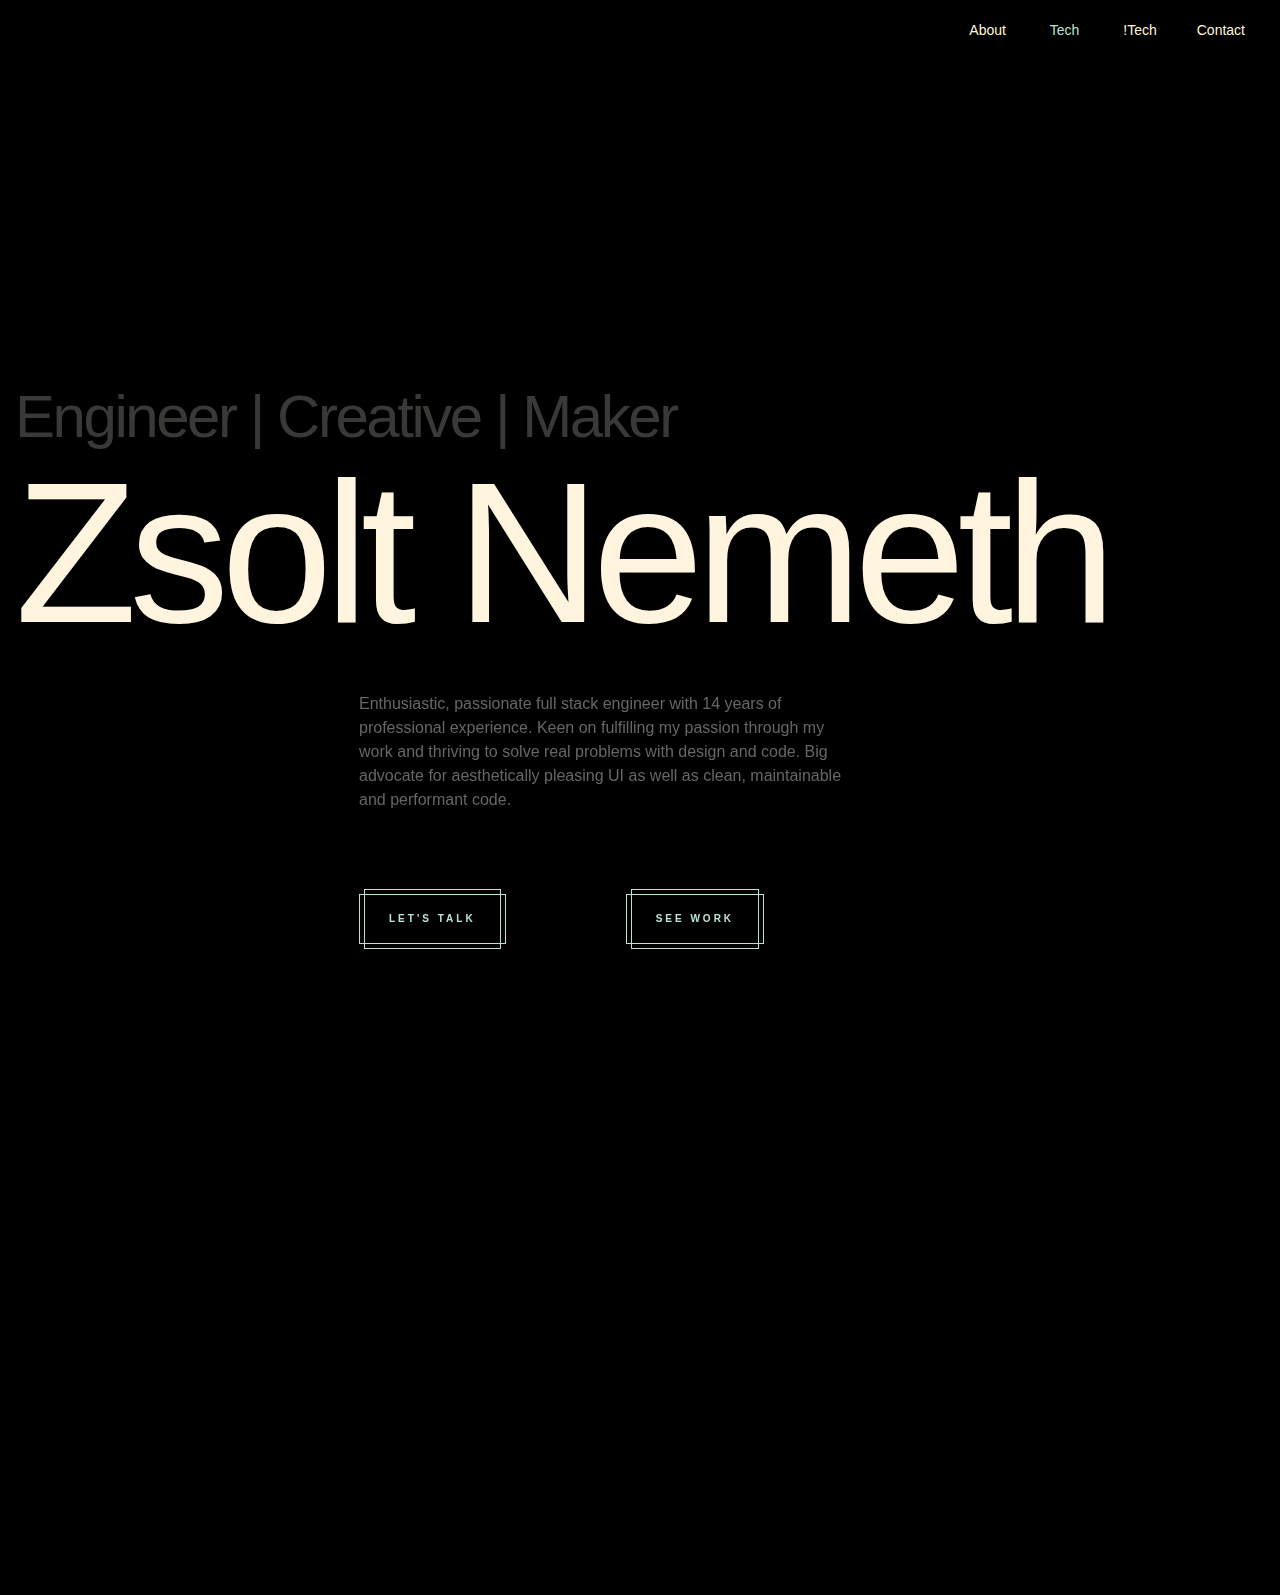
==== commit 5d19c2d1: "buttons" ====
--- a/index.html
+++ b/index.html
@@ -20,6 +20,15 @@
         if (document.querySelector('.w-webflow-badge'))
             document.querySelector('.w-webflow-badge').remove();
     </script>
+    <!-- Google tag (gtag.js) -->
+<script async src="https://www.googletagmanager.com/gtag/js?id=G-YXTYDV1PQK"></script>
+<script>
+  window.dataLayer = window.dataLayer || [];
+  function gtag(){dataLayer.push(arguments);}
+  gtag('js', new Date());
+
+  gtag('config', 'G-YXTYDV1PQK');
+</script>
 
 
 </head>
@@ -49,7 +58,7 @@
                     src="https://cdn.prod.website-files.com/67265bb2a36089913574e740/67265e6fbfc24b3f5b773447_Luxe%20I%20Photo.jpg"
                     width="Auto" alt=""
                     style="opacity: 1; transform: translate3d(0px, 0px, 0px) scale3d(1, 1, 1) rotateX(0deg) rotateY(0deg) rotateZ(0deg) skew(0deg, 0deg); transform-style: preserve-3d;"
-                    sizes="400px" data-w-id="2476bc1f-1e46-f720-8c53-e87a8bdcf6cc" loading="lazy"
+                    sizes="400px" data-w-id="2476bc1f-1e46-f720-8c53-e87a8bdcf6cc"
                     srcset="https://cdn.prod.website-files.com/67265bb2a36089913574e740/67265e6fbfc24b3f5b773447_Luxe%20I%20Photo-p-500.jpg 500w, https://cdn.prod.website-files.com/67265bb2a36089913574e740/67265e6fbfc24b3f5b773447_Luxe%20I%20Photo-p-800.jpg 800w, https://cdn.prod.website-files.com/67265bb2a36089913574e740/67265e6fbfc24b3f5b773447_Luxe%20I%20Photo-p-1080.jpg 1080w, https://cdn.prod.website-files.com/67265bb2a36089913574e740/67265e6fbfc24b3f5b773447_Luxe%20I%20Photo-p-1600.jpg 1600w, https://cdn.prod.website-files.com/67265bb2a36089913574e740/67265e6fbfc24b3f5b773447_Luxe%20I%20Photo-p-2000.jpg 2000w, https://cdn.prod.website-files.com/67265bb2a36089913574e740/67265e6fbfc24b3f5b773447_Luxe%20I%20Photo-p-2600.jpg 2600w, https://cdn.prod.website-files.com/67265bb2a36089913574e740/67265e6fbfc24b3f5b773447_Luxe%20I%20Photo-p-3200.jpg 3200w, https://cdn.prod.website-files.com/67265bb2a36089913574e740/67265e6fbfc24b3f5b773447_Luxe%20I%20Photo.jpg 3648w">
                 <div class="hero-top-wrap">
                     <h2 data-w-id="3234777c-aea3-8ddb-518b-213c1f95046f"
@@ -57,7 +66,6 @@
                         class="herotoptext">Engineer | Creative | Maker </h2>
                 </div>
                 <h1 data-w-id="e9b6bb53-6aab-211b-c27c-db7404d8ce86"
-                    style="opacity: 1; transform: translate3d(0px, 0px, 0px) scale3d(1, 1, 1) rotateX(0deg) rotateY(0deg) rotateZ(0deg) skew(0deg, 0deg); transform-style: preserve-3d;"
                     class="hero-title">Zsolt Nemeth</h1>
                 <div class="hero-button-wrap">
                     <div class="hero-details-wrap">
@@ -67,13 +75,41 @@
                             professional experience. Keen on fulfilling my passion through my work and thriving to solve
                             real problems with design and code. Big advocate for aesthetically pleasing UI as well as
                             clean, maintainable and performant code.</p>
-                        <div><a data-w-id="e0b08b07-792c-20c8-19da-b9844d41685b"
-                                style="opacity: 1; transform: translate3d(0px, 0px, 0px) scale3d(1, 1, 1) rotateX(0deg) rotateY(0deg) rotateZ(0deg) skew(0deg, 0deg); transform-style: preserve-3d;"
-                                href="mailto:mail@zsoltnemeth.hu?subject=Hey!" class="button outline w-button">Let's
-                                talk</a><a data-w-id="c0a36dcb-9113-df20-6012-7f4c72b6349a"
-                                style="opacity: 1; transform: translate3d(0px, 0px, 0px) scale3d(1, 1, 1) rotateX(0deg) rotateY(0deg) rotateZ(0deg) skew(0deg, 0deg); transform-style: preserve-3d;"
-                                href="#" class="button outline w-button">Work</a></div>
+                            <div class="ctas">
+                            <div><a data-w-id="e0b08b07-7cs92c-20c8-19da-b9844d41685b" class="frame-btn" href="mailto:mail@zsoltnemeth.hu?subject=Hey!" style="opacity: 1; transform: translate3d(0px, 0px, 0px) scale3d(1, 1, 1) rotateX(0deg) rotateY(0deg) rotateZ(0deg) skew(0deg, 0deg); transform-style: preserve-3d;">
+                                <span class="frame-btn__outline frame-btn__outline--tall">
+                                    <span class="frame-btn__line frame-btn__line--tall"></span>
+                                    <span class="frame-btn__line frame-btn__line--flat"></span>
+                                </span>
+                                <span class="frame-btn__outline frame-btn__outline--flat">
+                                    <span class="frame-btn__line frame-btn__line--tall"></span>
+                                    <span class="frame-btn__line frame-btn__line--flat"></span>
+                                </span>
+                                <span class="frame-btn__solid"></span>
+                            
+                                <span class="frame-btn__text">Let's talk</span>
+                            </div>
+
+                            <div><a data-w-id="e0b08b07-792c-20c8-19da-b9844d41685b" class="frame-btn" href="/tech!" style="opacity: 1; transform: translate3d(0px, 0px, 0px) scale3d(1, 1, 1) rotateX(0deg) rotateY(0deg) rotateZ(0deg) skew(0deg, 0deg); transform-style: preserve-3d;">
+                                <span class="frame-btn__outline frame-btn__outline--tall">
+                                    <span class="frame-btn__line frame-btn__line--tall"></span>
+                                    <span class="frame-btn__line frame-btn__line--flat"></span>
+                                </span>
+                                <span class="frame-btn__outline frame-btn__outline--flat">
+                                    <span class="frame-btn__line frame-btn__line--tall"></span>
+                                    <span class="frame-btn__line frame-btn__line--flat"></span>
+                                </span>
+                                <span class="frame-btn__solid"></span>
+                            
+                                <span class="frame-btn__text">See work</span>
+                            </div>
+                        </div>
+
+                            
+    
+                    
                     </div>
+                    
                 </div>
             </div>
         </div>
--- a/theme.css
+++ b/theme.css
@@ -1842,7 +1842,7 @@
 
 [data-nav-menu-open] {
   text-align: center;
-  background: #c8c8c8;
+  background: black;
   min-width: 200px;
   position: absolute;
   top: 100%;
@@ -2432,6 +2432,122 @@
   font-weight: 400;
 }
 
+.frame-btn {
+  margin-top: 50px;
+  line-height: 10px;
+  display: inline-block;
+  padding: 25px 30px;
+  font-size: 10px;
+  letter-spacing: 3px;
+  text-decoration: none;
+  position: relative;
+}
+.frame-btn__text {
+  color: var(--secondary-color);
+  font-weight: bold;
+  text-transform: uppercase;
+  transition: 300ms ease;
+  position: relative;
+}
+.frame-btn:hover .frame-btn__text {
+  color: rgb(0, 0, 0);
+}
+.frame-btn__solid {
+  position: absolute;
+  top: 0;
+  left: 0;
+  margin: 10px;
+  background-color: var(--secondary-color);
+  width: calc(100% - (5px * 4));
+  height: calc(100% - (5px * 4));
+  transform-origin: 50%;
+  transform: scale(0.85);
+  opacity: 0;
+  transition: 500ms cubic-bezier(0.165, 0.84, 0.44, 1);
+}
+.frame-btn:hover .frame-btn__solid {
+  opacity: 1;
+  transform: scale(1);
+}
+.frame-btn__outline {
+  position: absolute;
+  top: 0;
+  left: 0;
+}
+.frame-btn__outline--tall {
+  margin: 0 5px;
+  width: calc(100% - (5px * 2));
+  height: 100%;
+}
+.frame-btn__outline--flat {
+  margin: 5px 0;
+  height: calc(100% - (5px * 2));
+  width: 100%;
+}
+.frame-btn__line {
+  width: 100%;
+  height: 100%;
+  position: absolute;
+  left: 0;
+  top: 0;
+}
+.frame-btn__line--tall:before, .frame-btn__line--tall:after {
+  height: 100%;
+  width: 1px;
+  top: 0;
+}
+.frame-btn:hover .frame-btn__outline--flat .frame-btn__line--tall:before, .frame-btn:hover .frame-btn__outline--flat .frame-btn__line--tall:after {
+  transform: scaleY(0);
+}
+.frame-btn:hover .frame-btn__outline--tall .frame-btn__line--tall:before, .frame-btn:hover .frame-btn__outline--tall .frame-btn__line--tall:after {
+  margin: 5px 0;
+  height: calc(100% - (5px * 2));
+}
+.frame-btn__line--tall:before {
+  left: 0;
+}
+.frame-btn__line--tall:after {
+  right: 0;
+}
+.frame-btn__line--flat:before, .frame-btn__line--flat:after {
+  width: 100%;
+  height: 1px;
+  left: 0;
+}
+.frame-btn:hover .frame-btn__outline--tall .frame-btn__line--flat:before, .frame-btn:hover .frame-btn__outline--tall .frame-btn__line--flat:after {
+  transform: scaleX(0);
+}
+.frame-btn:hover .frame-btn__outline--flat .frame-btn__line--flat:before, .frame-btn:hover .frame-btn__outline--flat .frame-btn__line--flat:after {
+  margin: 0 5px;
+  width: calc(100% - (5px * 2));
+}
+.frame-btn__line--flat:before {
+  top: 0;
+}
+.frame-btn__line--flat:after {
+  bottom: 0;
+}
+.frame-btn__line:before, .frame-btn__line:after {
+  content: "";
+  display: block;
+  position: absolute;
+  background-color: var(--secondary-color);
+  transition: 800ms cubic-bezier(0.165, 0.84, 0.44, 1);
+}
+.frame-btn:hover .frame-btn__line:before, .frame-btn:hover .frame-btn__line:after {
+  transition: 400ms cubic-bezier(0.165, 0.84, 0.44, 1);
+}
+
+.ctas {
+  display: flex;
+  align-items: flex-end;  
+}
+
+.frame-btn__text {
+  white-space: nowrap;
+}
+
+
 @media screen and (max-width: 991px) {
   .hero-title {
     white-space: normal;
@@ -2449,6 +2565,15 @@
   .menu-button.w--open {
     background-color: #000;
   }
+
+  .historywrapper {
+    flex-wrap: wrap;
+  }
+  .hero-title {
+    font-size: 90px;
+    letter-spacing: -3px;
+  }
+    
 }
 
 @media screen and (max-width: 479px) {
@@ -2460,9 +2585,7 @@
     padding-top: 100px;
   }
 
-  .hero-title {
-    font-size: 120px;
-  }
+
 
   .herotoptext {
     font-size: 36px;
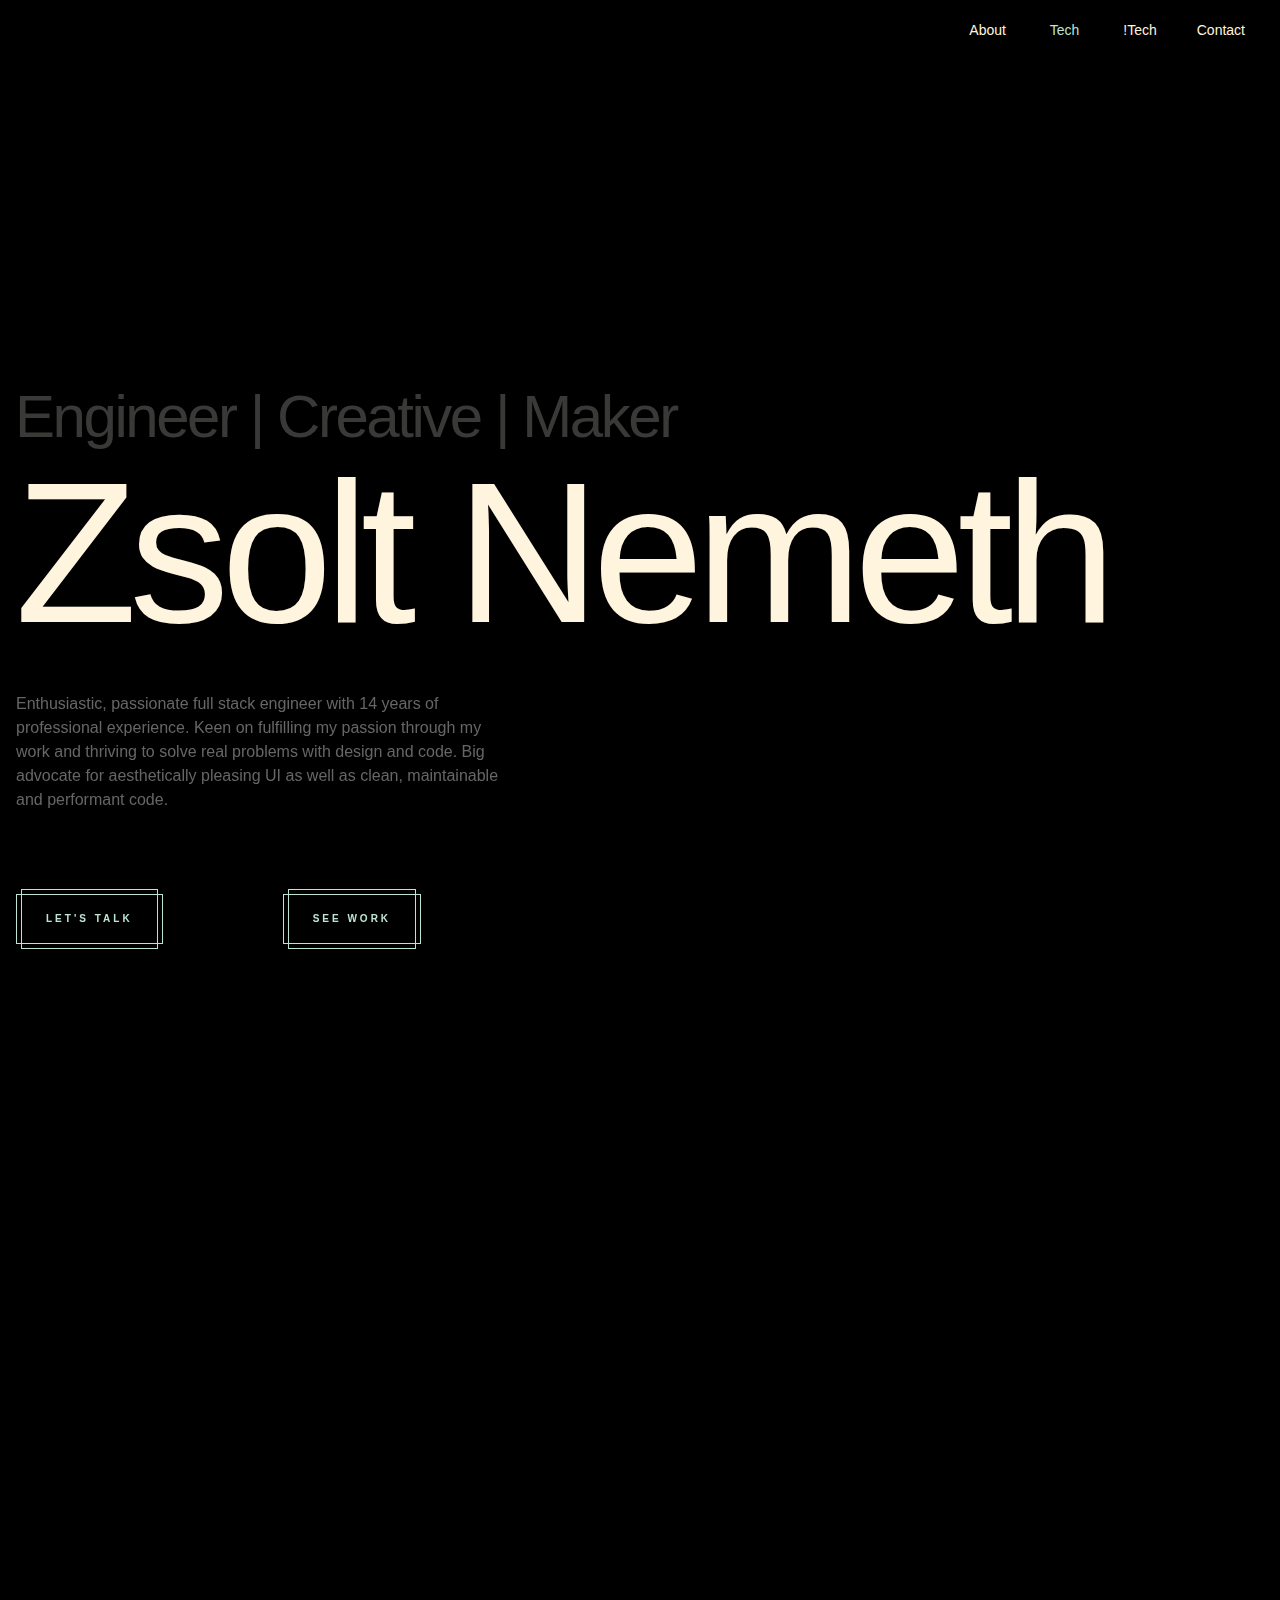
==== commit 6c5ba914: "btn fix" ====
--- a/index.html
+++ b/index.html
@@ -76,7 +76,8 @@
                             real problems with design and code. Big advocate for aesthetically pleasing UI as well as
                             clean, maintainable and performant code.</p>
                             <div class="ctas">
-                            <div><a data-w-id="e0b08b07-7cs92c-20c8-19da-b9844d41685b" class="frame-btn" href="mailto:mail@zsoltnemeth.hu?subject=Hey!" style="opacity: 1; transform: translate3d(0px, 0px, 0px) scale3d(1, 1, 1) rotateX(0deg) rotateY(0deg) rotateZ(0deg) skew(0deg, 0deg); transform-style: preserve-3d;">
+                            <div>
+                                <a data-w-id="e0b08b07-792c-20c8-19da-b9844d41685b" class="frame-btn" href="mailto:mail@zsoltnemeth.hu?subject=Hey!" style="opacity: 1; transform: translate3d(0px, 0px, 0px) scale3d(1, 1, 1) rotateX(0deg) rotateY(0deg) rotateZ(0deg) skew(0deg, 0deg); transform-style: preserve-3d;">
                                 <span class="frame-btn__outline frame-btn__outline--tall">
                                     <span class="frame-btn__line frame-btn__line--tall"></span>
                                     <span class="frame-btn__line frame-btn__line--flat"></span>
@@ -90,7 +91,8 @@
                                 <span class="frame-btn__text">Let's talk</span>
                             </div>
 
-                            <div><a data-w-id="e0b08b07-792c-20c8-19da-b9844d41685b" class="frame-btn" href="/tech!" style="opacity: 1; transform: translate3d(0px, 0px, 0px) scale3d(1, 1, 1) rotateX(0deg) rotateY(0deg) rotateZ(0deg) skew(0deg, 0deg); transform-style: preserve-3d;">
+                            <div>
+                                <a data-w-id="c0a36dcb-9113-df20-6012-7f4c72b6349a" class="frame-btn" href="/tech.html" style="opacity: 1; transform: translate3d(0px, 0px, 0px) scale3d(1, 1, 1) rotateX(0deg) rotateY(0deg) rotateZ(0deg) skew(0deg, 0deg); transform-style: preserve-3d;">
                                 <span class="frame-btn__outline frame-btn__outline--tall">
                                     <span class="frame-btn__line frame-btn__line--tall"></span>
                                     <span class="frame-btn__line frame-btn__line--flat"></span>
@@ -105,8 +107,7 @@
                             </div>
                         </div>
 
-                            
-    
+                    
                     
                     </div>
                     
--- a/theme.css
+++ b/theme.css
@@ -2231,7 +2231,6 @@
   justify-content: center;
   align-items: center;
   margin-top: 38px;
-  display: flex;
 }
 
 .hero-details-wrap {
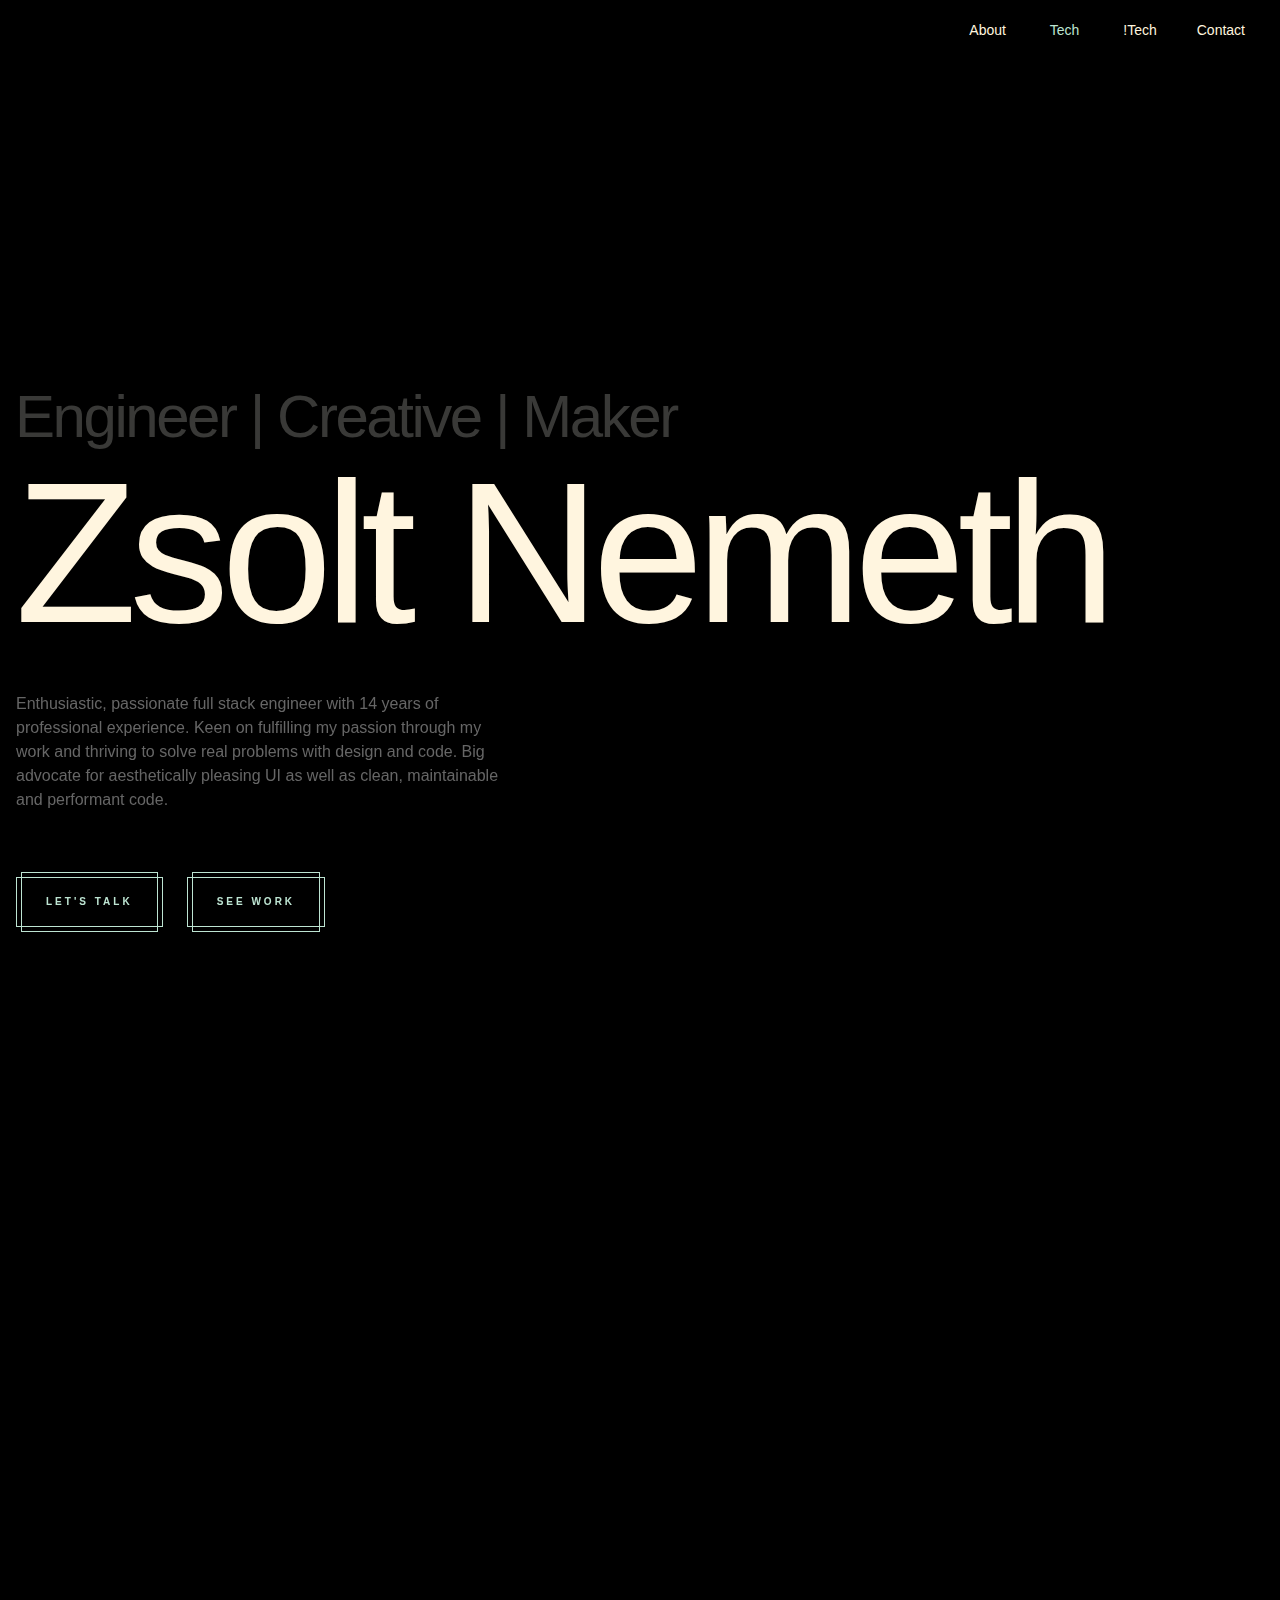
==== commit b3c24ba3: "btn styling" ====
--- a/index.html
+++ b/index.html
@@ -76,8 +76,8 @@
                             real problems with design and code. Big advocate for aesthetically pleasing UI as well as
                             clean, maintainable and performant code.</p>
                             <div class="ctas">
-                            <div>
-                                <a data-w-id="e0b08b07-792c-20c8-19da-b9844d41685b" class="frame-btn" href="mailto:mail@zsoltnemeth.hu?subject=Hey!" style="opacity: 1; transform: translate3d(0px, 0px, 0px) scale3d(1, 1, 1) rotateX(0deg) rotateY(0deg) rotateZ(0deg) skew(0deg, 0deg); transform-style: preserve-3d;">
+                            
+                                <a data-w-id="XXe0b08b07-792c-20c8-19da-b9844d41685b" class="frame-btn" href="mailto:mail@zsoltnemeth.hu?subject=Hey!" style="opacity: 1; transform: translate3d(0px, 0px, 0px) scale3d(1, 1, 1) rotateX(0deg) rotateY(0deg) rotateZ(0deg) skew(0deg, 0deg); transform-style: preserve-3d;">
                                 <span class="frame-btn__outline frame-btn__outline--tall">
                                     <span class="frame-btn__line frame-btn__line--tall"></span>
                                     <span class="frame-btn__line frame-btn__line--flat"></span>
@@ -89,10 +89,10 @@
                                 <span class="frame-btn__solid"></span>
                             
                                 <span class="frame-btn__text">Let's talk</span>
-                            </div>
+                          
 
-                            <div>
-                                <a data-w-id="c0a36dcb-9113-df20-6012-7f4c72b6349a" class="frame-btn" href="/tech.html" style="opacity: 1; transform: translate3d(0px, 0px, 0px) scale3d(1, 1, 1) rotateX(0deg) rotateY(0deg) rotateZ(0deg) skew(0deg, 0deg); transform-style: preserve-3d;">
+                     
+                                <a data-w-id="XXc0a36dcb-9113-df20-6012-7f4c72b6349a" class="frame-btn" href="/tech.html" style="opacity: 1; transform: translate3d(0px, 0px, 0px) scale3d(1, 1, 1) rotateX(0deg) rotateY(0deg) rotateZ(0deg) skew(0deg, 0deg); transform-style: preserve-3d;">
                                 <span class="frame-btn__outline frame-btn__outline--tall">
                                     <span class="frame-btn__line frame-btn__line--tall"></span>
                                     <span class="frame-btn__line frame-btn__line--flat"></span>
@@ -104,7 +104,7 @@
                                 <span class="frame-btn__solid"></span>
                             
                                 <span class="frame-btn__text">See work</span>
-                            </div>
+                          
                         </div>
 
                     
--- a/theme.css
+++ b/theme.css
@@ -2433,6 +2433,7 @@
 
 .frame-btn {
   margin-top: 50px;
+  margin-right: 24px;
   line-height: 10px;
   display: inline-block;
   padding: 25px 30px;
@@ -2538,8 +2539,7 @@
 }
 
 .ctas {
-  display: flex;
-  align-items: flex-end;  
+
 }
 
 .frame-btn__text {
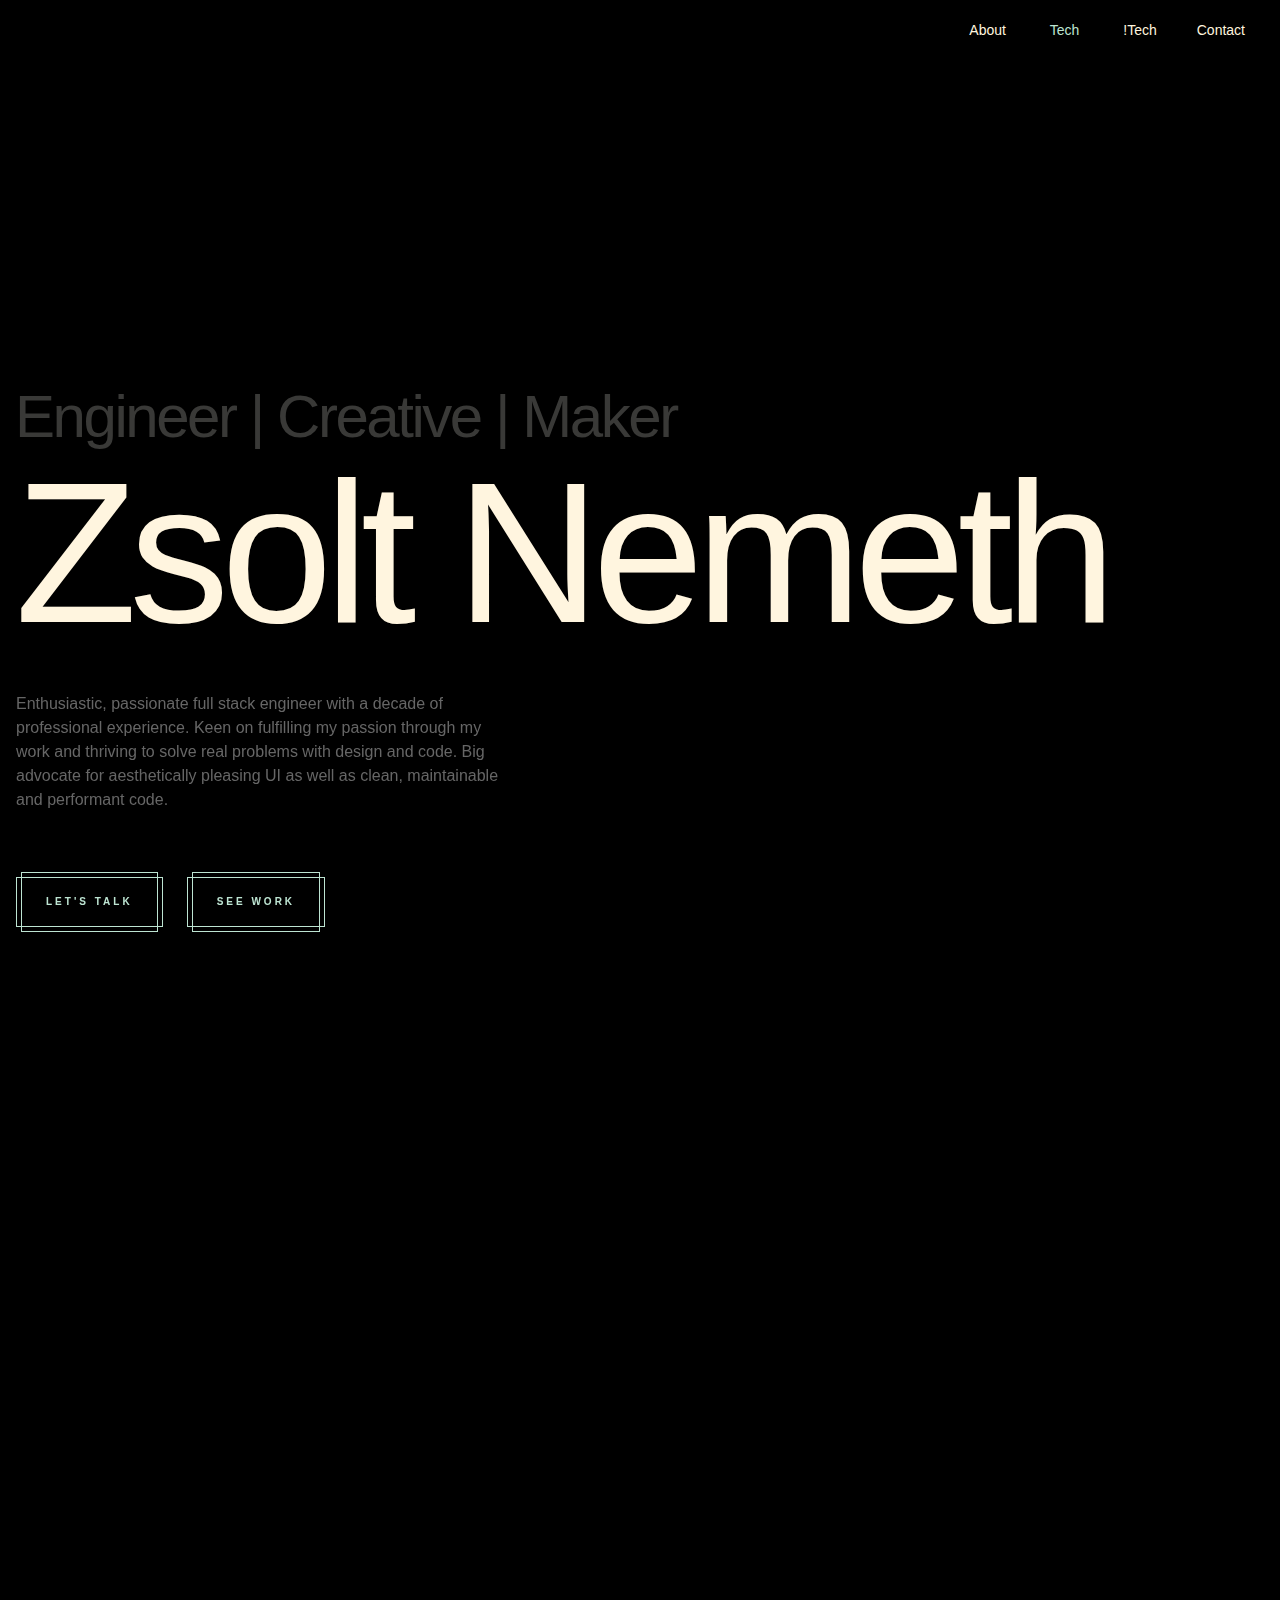
==== commit 474a0548: "text" ====
--- a/index.html
+++ b/index.html
@@ -71,7 +71,7 @@
                     <div class="hero-details-wrap">
                         <p data-w-id="c1a01bd3-4ab5-67c9-b210-8a65dc871a59"
                             style="opacity: 1; transform: translate3d(0px, 0px, 0px) scale3d(1, 1, 1) rotateX(0deg) rotateY(0deg) rotateZ(0deg) skew(0deg, 0deg); transform-style: preserve-3d;"
-                            class="hero-details">Enthusiastic, passionate full stack engineer with 14 years of
+                            class="hero-details">Enthusiastic, passionate full stack engineer with a decade of
                             professional experience. Keen on fulfilling my passion through my work and thriving to solve
                             real problems with design and code. Big advocate for aesthetically pleasing UI as well as
                             clean, maintainable and performant code.</p>
--- a/theme.css
+++ b/theme.css
@@ -2538,9 +2538,6 @@
   transition: 400ms cubic-bezier(0.165, 0.84, 0.44, 1);
 }
 
-.ctas {
-
-}
 
 .frame-btn__text {
   white-space: nowrap;
